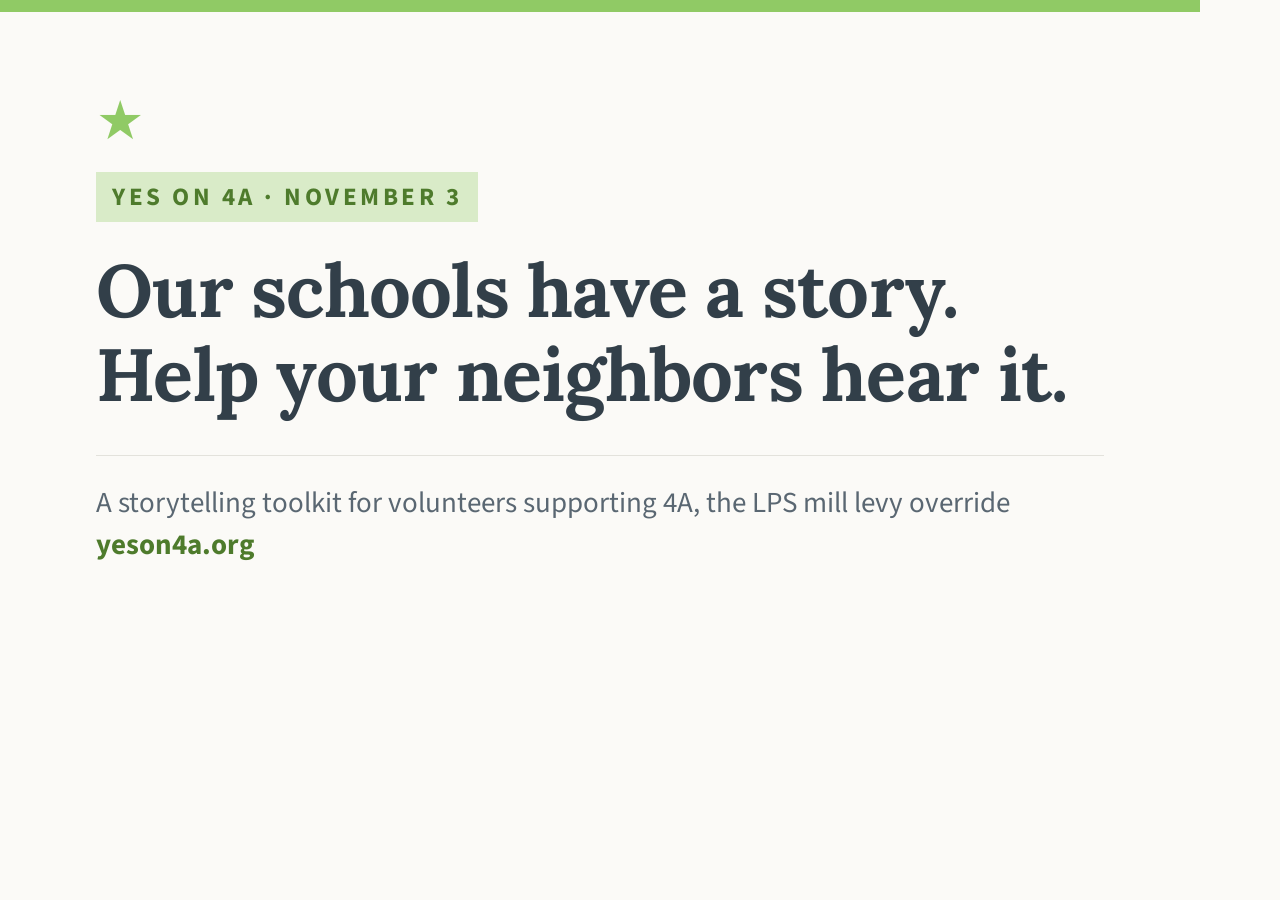
==== branding/og-image-master.html @ 8c6a4967 "Yes on 4A: the measure has a number, and the site has a domain "The initiative just got its ballot n" ====
<!DOCTYPE html>
<html lang="en">
<head>
<meta charset="UTF-8">
<title>OG image master — 1200x630</title>
<!--
  Master for /assets/og-image.png (Open Graph link preview, 1200x630).
  Never hand-edit the PNG. Regenerate:  python3 tools/render_og_image.py
  Tokens mirror css/styles.css :root exactly.
-->
<link rel="preconnect" href="https://fonts.googleapis.com">
<link rel="preconnect" href="https://fonts.gstatic.com" crossorigin>
<link href="https://fonts.googleapis.com/css2?family=Lora:wght@600;700&family=Source+Sans+Pro:wght@400;600;700&display=swap" rel="stylesheet">
<style>
  :root {
    --green: #90CA65; --green-deep: #4E7B2C;
    --ink: #323F49; --ink-soft: #5A6772;
    --paper: #FBFAF7; --hairline: #E3E2DC;
  }
  * { margin: 0; padding: 0; box-sizing: border-box; }
  html, body { width: 1200px; height: 630px; }
  body {
    background: var(--paper);
    font-family: 'Source Sans Pro', system-ui, sans-serif;
    border-top: 12px solid var(--green);
    padding: 84px 96px 0;
    display: flex; flex-direction: column;
  }
  .star { color: var(--green); font-size: 54px; line-height: 1; }
  .badge {
    display: inline-block; align-self: flex-start;
    margin-top: 22px;
    font-weight: 700; font-size: 25px; letter-spacing: 0.14em;
    text-transform: uppercase; color: var(--green-deep);
    background: rgba(144, 202, 101, 0.32);
    padding: 7px 16px;
  }
  h1 {
    font-family: 'Lora', Georgia, serif; font-weight: 700;
    font-size: 74px; line-height: 1.14; color: var(--ink);
    margin-top: 26px; letter-spacing: -0.01em;
  }
  .foot { margin-top: auto; padding-bottom: 64px; }
  .foot hr { border: 0; border-top: 1px solid var(--hairline); margin-bottom: 26px; }
  .foot p { font-size: 29px; line-height: 1.45; color: var(--ink-soft); }
  .foot .go { color: var(--green-deep); font-weight: 700; }
</style>
</head>
<body>
  <div class="star">&#9733;</div>
  <span class="badge">Yes on 4A &middot; November 3</span>
  <h1>Our schools have a story.<br>Help your neighbors hear it.</h1>
  <div class="foot">
    <hr>
    <p>A storytelling toolkit for volunteers supporting 4A, the LPS mill levy override</p>
    <p class="go">yeson4a.org</p>
  </div>
</body>
</html>
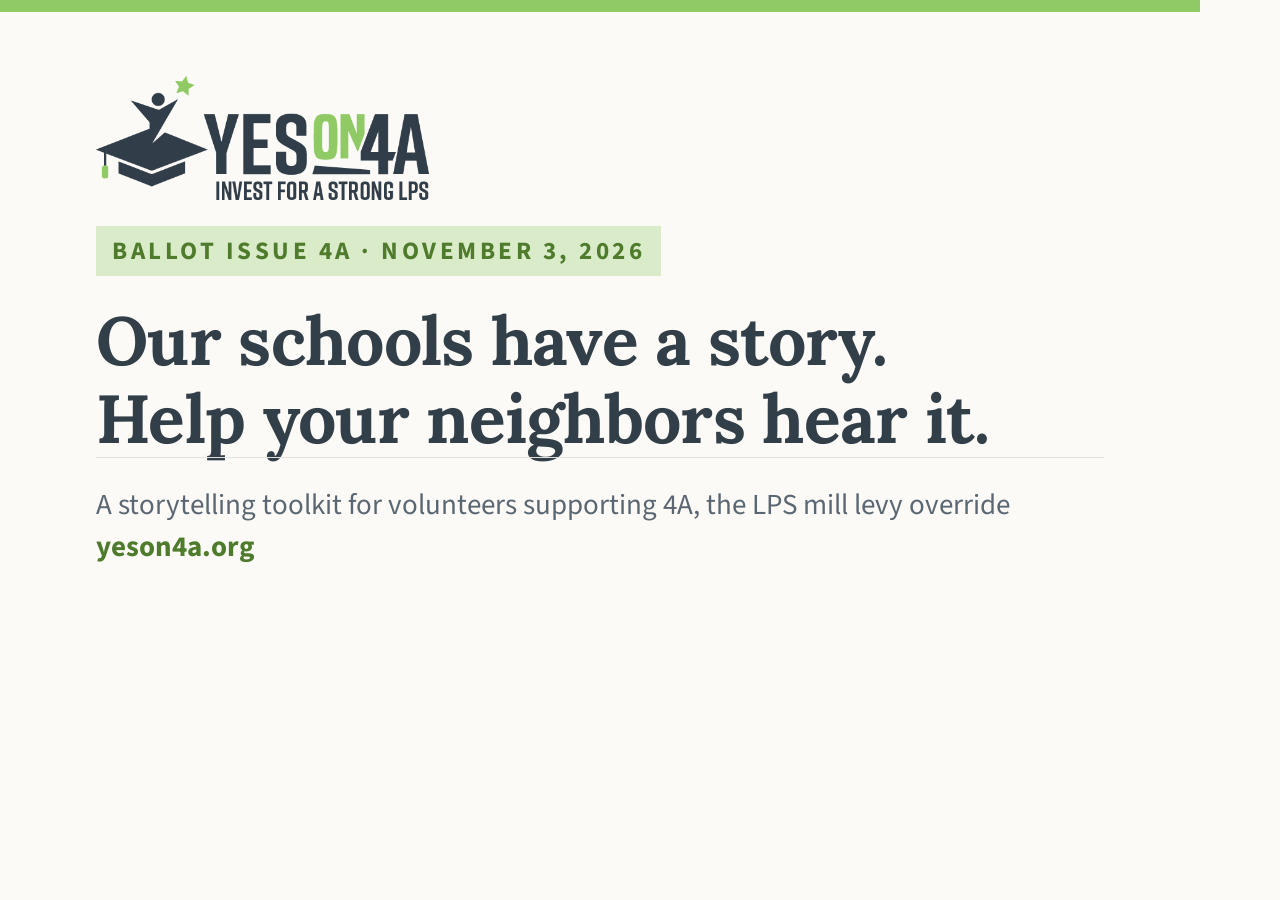
==== commit 5a7a7c92: "The official Yes on 4A logo, everywhere the site speaks as itself "Please figure out where/how to us" ====
--- a/branding/og-image-master.html
+++ b/branding/og-image-master.html
@@ -23,13 +23,19 @@
     background: var(--paper);
     font-family: 'Source Sans Pro', system-ui, sans-serif;
     border-top: 12px solid var(--green);
-    padding: 84px 96px 0;
+    padding: 64px 96px 0;
     display: flex; flex-direction: column;
   }
-  .star { color: var(--green); font-size: 54px; line-height: 1; }
+  /* The official lockup, not a drawn star: this card IS the site's own
+     identity. (A volunteer's share card is the opposite case — that one
+     keeps the star motif, per Decision 058.) */
+  /* align-self is mandatory: body is a column flex container, so the
+     default `stretch` blows the img to full width and height:auto
+     then squashes the lockup. */
+  .lockup { height: 124px; width: auto; align-self: flex-start; }
   .badge {
     display: inline-block; align-self: flex-start;
-    margin-top: 22px;
+    margin-top: 26px;
     font-weight: 700; font-size: 25px; letter-spacing: 0.14em;
     text-transform: uppercase; color: var(--green-deep);
     background: rgba(144, 202, 101, 0.32);
@@ -37,7 +43,7 @@
   }
   h1 {
     font-family: 'Lora', Georgia, serif; font-weight: 700;
-    font-size: 74px; line-height: 1.14; color: var(--ink);
+    font-size: 68px; line-height: 1.14; color: var(--ink);
     margin-top: 26px; letter-spacing: -0.01em;
   }
   .foot { margin-top: auto; padding-bottom: 64px; }
@@ -47,8 +53,8 @@
 </style>
 </head>
 <body>
-  <div class="star">&#9733;</div>
-  <span class="badge">Yes on 4A &middot; November 3</span>
+  <img class="lockup" src="../assets/yes-on-4a-logo.png" alt="Yes on 4A">
+  <span class="badge">Ballot Issue 4A &middot; November 3, 2026</span>
   <h1>Our schools have a story.<br>Help your neighbors hear it.</h1>
   <div class="foot">
     <hr>
